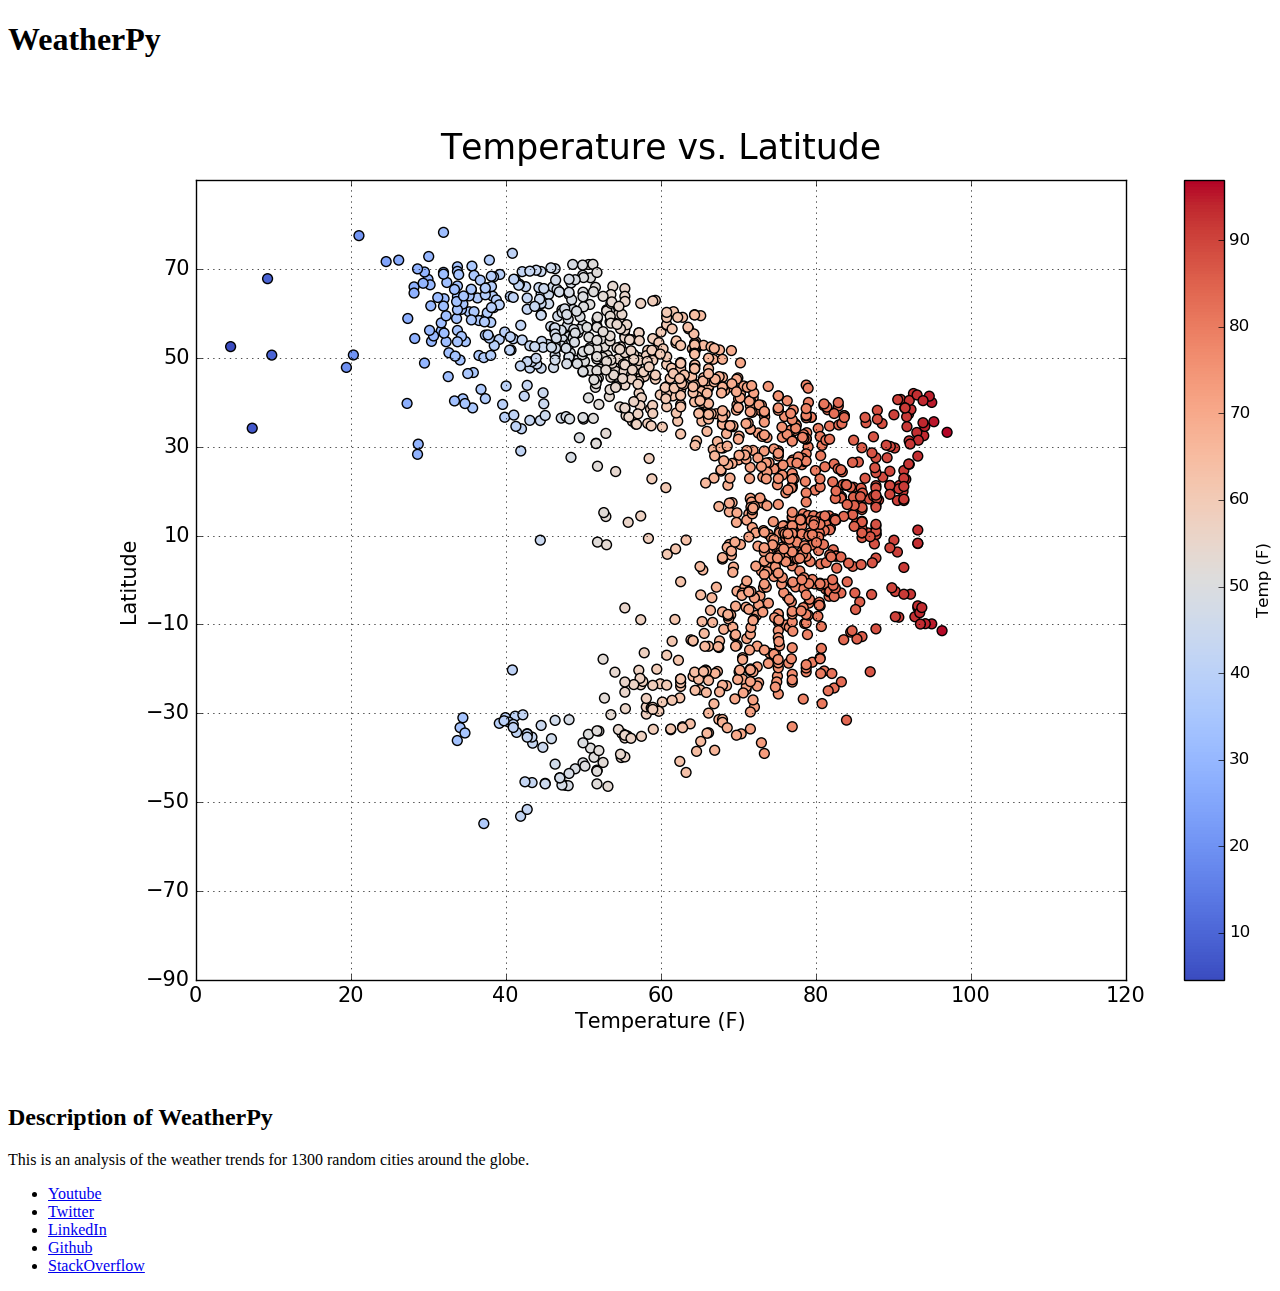
==== index.html @ 0fdf12f4 "First commit for webpage" ====
<!DOCTYPE html>
<html lang="en-us">
<head>
  <meta charset="UTF-8">
  <title>WeatherPy</title>
</head>

<body>
	<h1>WeatherPy</h1>
	<img src="Figures/Temp vs Lat.png" alt="Temperature vs Latitude"/>
	<br>
	<h2>Description of WeatherPy</h2>

	<p>
		This is an analysis of the weather trends for 1300 random cities around the globe.
	</p>

	<ul>
		<li><a href="https://www.youtube.com">Youtube</a></li>
		<li><a href="https://www.twitter.com">Twitter</a></li>
		<li><a href="https://www.linkedin.com">LinkedIn</a></li>
		<li><a href="https://www.github.com">Github</a></li>
		<li><a href="https://www.stackoverflow.com">StackOverflow</a></li>
	</ul>
</body>

</html>
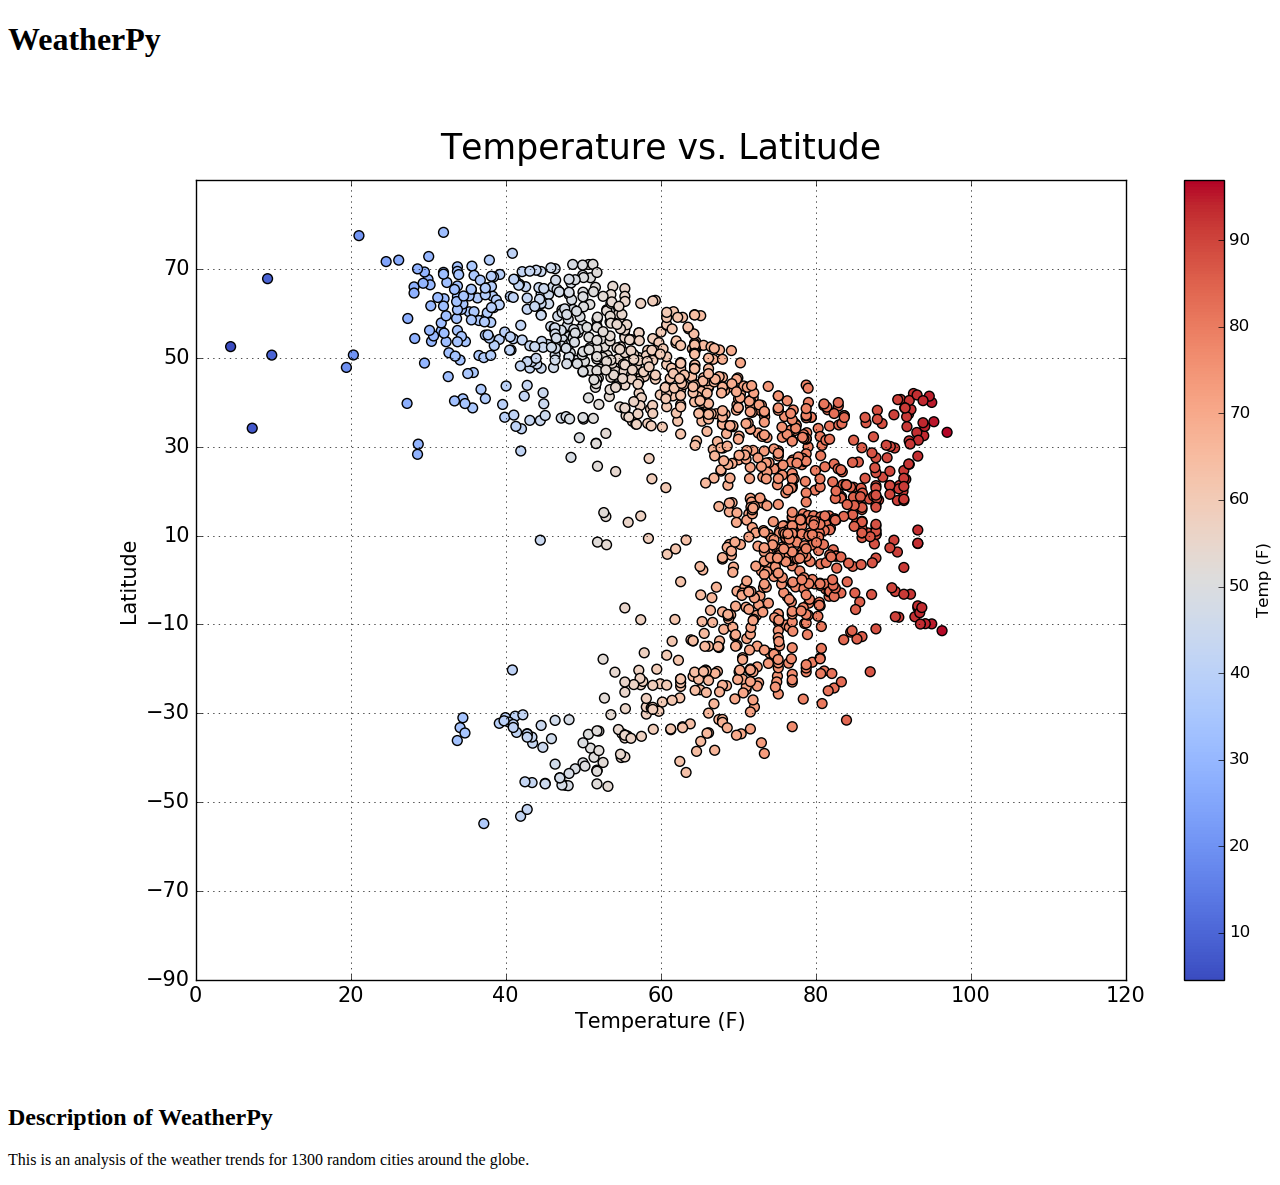
==== commit 41923af3: "Removed unnecessary html lines" ====
--- a/index.html
+++ b/index.html
@@ -15,13 +15,6 @@
 		This is an analysis of the weather trends for 1300 random cities around the globe.
 	</p>
 
-	<ul>
-		<li><a href="https://www.youtube.com">Youtube</a></li>
-		<li><a href="https://www.twitter.com">Twitter</a></li>
-		<li><a href="https://www.linkedin.com">LinkedIn</a></li>
-		<li><a href="https://www.github.com">Github</a></li>
-		<li><a href="https://www.stackoverflow.com">StackOverflow</a></li>
-	</ul>
 </body>
 
 </html>
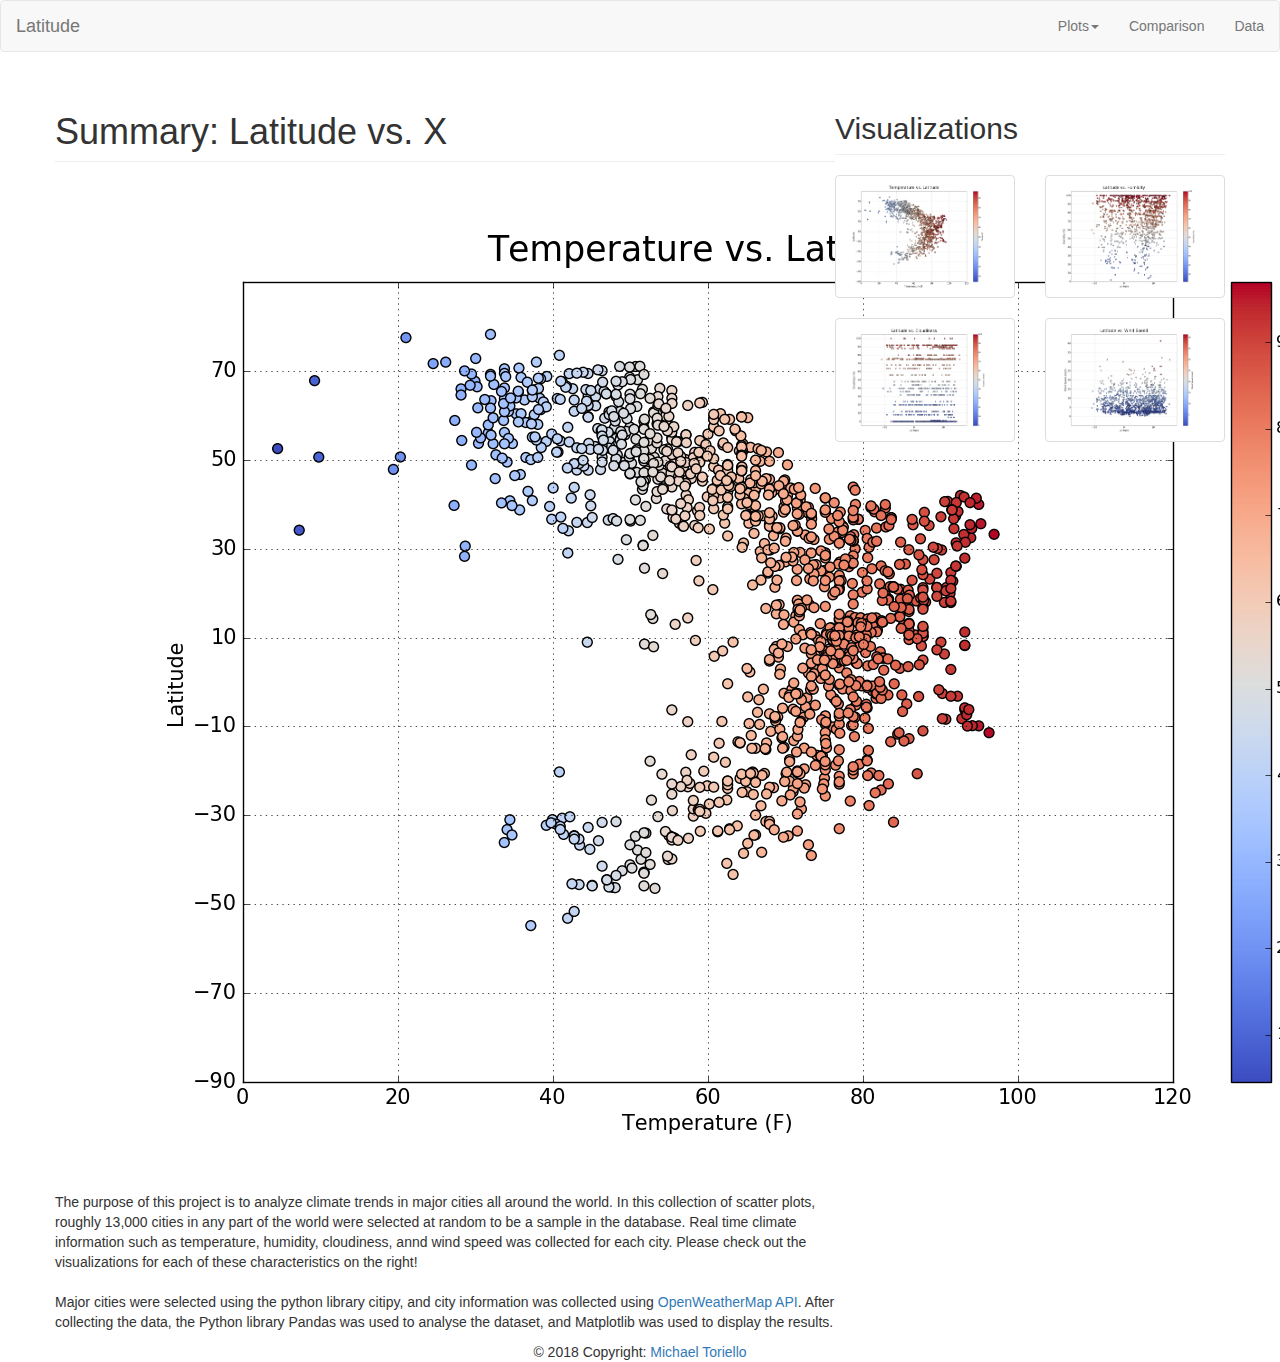
==== commit f641036f: "Updated landing page on index file." ====
--- a/index.html
+++ b/index.html
@@ -1,20 +1,91 @@
 <!DOCTYPE html>
-<html lang="en-us">
+<html lang="en">
 <head>
-  <meta charset="UTF-8">
   <title>WeatherPy</title>
+  <meta charset="utf-8">
+  <meta name="viewport" content="width=device-width, initial-scale=1">
+  <link rel="stylesheet" href="https://maxcdn.bootstrapcdn.com/bootstrap/3.3.7/css/bootstrap.min.css">
+  <link rel="stylesheet" href="./assets/mystyles.css">  
+  <script src="https://ajax.googleapis.com/ajax/libs/jquery/3.3.1/jquery.min.js"></script>
+  <script src="https://maxcdn.bootstrapcdn.com/bootstrap/3.3.7/js/bootstrap.min.js"></script>
 </head>
 
-<body>
-	<h1>WeatherPy</h1>
-	<img src="Figures/Temp vs Lat.png" alt="Temperature vs Latitude"/>
-	<br>
-	<h2>Description of WeatherPy</h2>
+<body class="main_body">
+  <nav class="navbar navbar-default">
+    <div class="container-fluid">
+      <div class="navbar-header">
+        <a class="navbar-brand" href="#">Latitude</a>
+      </div>
+      <ul class="nav navbar-nav navbar-right">
+        <li class="dropdown"><a class="dropdown-toggle" data-toggle="dropdown" href="#">Plots<span class="caret"></span></a>
+          <ul class="dropdown-menu">
+            <li><a href="#">Plot 1</a></li>
+            <li><a href="#">Plot 2</a></li>
+            <li><a href="#">Plot 3</a></li>
+            <li><a href="#">Plot 4</a></li>	
+          </ul>
+        </li>
+        <li><a herf="#">Comparison</a></li>
+        <li><a herf="#">Data</a></li>
+      </ul>
+    </div>
+  </nav>
 
-	<p>
-		This is an analysis of the weather trends for 1300 random cities around the globe.
-	</p>
+  <div class="container">
+  	<div class="row">
+
+      <!-- Column for Plot Summary -->
+      <div class="col-md-8">
+        <!-- Row for Header and summary-->
+        <div class="row plotSummary1">
+          <h1 class=" page-header titleColor">Summary: Latitude vs. X</h1>
+        <!-- Row for the content of summary -->
+          <p class="mainImage"><img src="./Figures/Temp vs Lat.png" ></p>
+          <p>The purpose of this project is to analyze climate trends in major cities all around the world. In this collection of scatter plots, roughly 13,000 cities in any part of the world were selected at random to be a sample in the database. Real time climate information such as temperature, humidity, cloudiness, annd wind speed was collected for each city. Please check out the visualizations for each of these characteristics on the right!<br><br>Major cities were selected using the python library citipy, and city information was collected using <a href="https://openweathermap.org/api">OpenWeatherMap API</a>. After collecting the data, the Python library Pandas was used to analyse the dataset, and Matplotlib was used to display the results.</p>
+        </div>
+      </div>
+
+      <!-- Column for Other Visualizations -->
+      <div class="col-md-4">
+        <!-- Row for Header and other plots-->
+        <div class="row plotSummary2">
+          <h2 class="page-header titleColor">Visualizations</h2>
+          <!-- Graphs in quadrants (Image locations subject to change)-->
+          <div class="row">
+            <div class="col-md-6">
+              <div class="thumbnail">
+                <img src="./Figures/Temp vs Lat.png">
+              </div>
+            </div>
+            <div class="col-md-6">
+              <div class="thumbnail">
+                <img src="./Figures/Lat vs Humidity.png">
+              </div>
+            </div>
+          </div>
+          <div class="row">
+            <div class="col-md-6">
+              <div class="thumbnail">
+                <img src="./Figures/Lat vs Cloudiness.png">
+              </div>
+            </div>
+            <div class="col-md-6">
+              <div class="thumbnail">
+                <img src="./Figures/Lat vs Wind Speed.png">
+              </div>
+            </div>
+          </div>
+        </div>
+      </div>
+    </div>
+  </div>
+
+  <footer class="page-footer font-small blue pt-4">
+    <div class="footer-copyright text-center py-3">© 2018 Copyright:
+      <a href="https://github.com/mtoriello0725"> Michael Toriello</a>
+    </div>    
+  </footer>
 
 </body>
 
-</html>
+</html>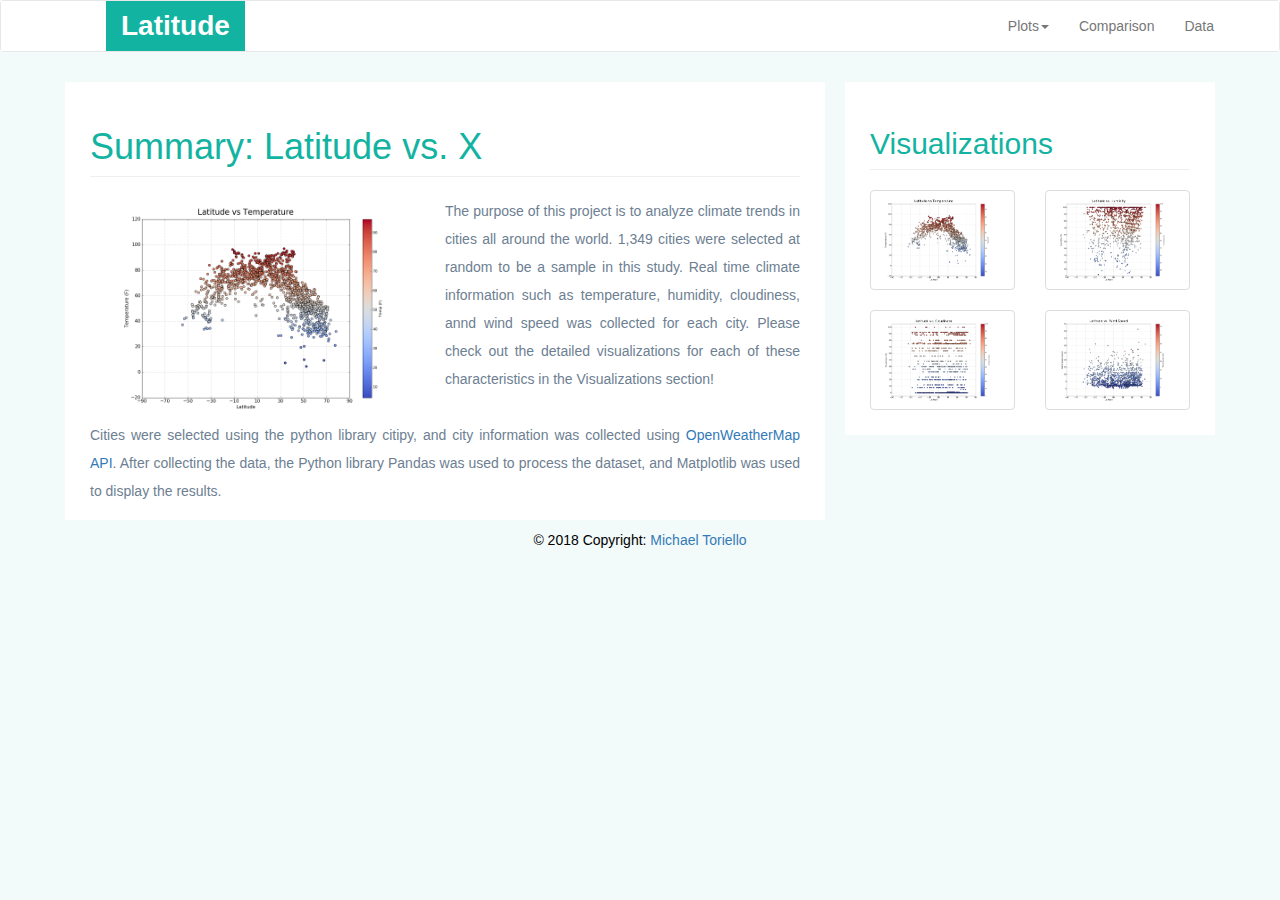
==== commit e4487a86: "Fixed description typos in the index page" ====
--- a/index.html
+++ b/index.html
@@ -14,19 +14,19 @@
   <nav class="navbar navbar-default">
     <div class="container-fluid">
       <div class="navbar-header">
-        <a class="navbar-brand" href="#">Latitude</a>
+        <a class="navbar-brand" href="./index.html">Latitude</a>
       </div>
       <ul class="nav navbar-nav navbar-right">
         <li class="dropdown"><a class="dropdown-toggle" data-toggle="dropdown" href="#">Plots<span class="caret"></span></a>
           <ul class="dropdown-menu">
-            <li><a href="#">Plot 1</a></li>
-            <li><a href="#">Plot 2</a></li>
-            <li><a href="#">Plot 3</a></li>
-            <li><a href="#">Plot 4</a></li>	
+            <li><a href="./temp.html">Temperature</a></li>
+            <li><a href="./humidity.html">Humidity</a></li>
+            <li><a href="./cloudiness.html">Cloudiness</a></li>
+            <li><a href="./wind_speed.html">Wind Speed</a></li>	
           </ul>
         </li>
-        <li><a herf="#">Comparison</a></li>
-        <li><a herf="#">Data</a></li>
+        <li><a href="./compare.html">Comparison</a></li>
+        <li><a href="./data.html">Data</a></li>
       </ul>
     </div>
   </nav>
@@ -40,8 +40,8 @@
         <div class="row plotSummary1">
           <h1 class=" page-header titleColor">Summary: Latitude vs. X</h1>
         <!-- Row for the content of summary -->
-          <p class="mainImage"><img src="./Figures/Temp vs Lat.png" ></p>
-          <p>The purpose of this project is to analyze climate trends in major cities all around the world. In this collection of scatter plots, roughly 13,000 cities in any part of the world were selected at random to be a sample in the database. Real time climate information such as temperature, humidity, cloudiness, annd wind speed was collected for each city. Please check out the visualizations for each of these characteristics on the right!<br><br>Major cities were selected using the python library citipy, and city information was collected using <a href="https://openweathermap.org/api">OpenWeatherMap API</a>. After collecting the data, the Python library Pandas was used to analyse the dataset, and Matplotlib was used to display the results.</p>
+          <p class="summaryImage"><img src="./Figures/Temp vs Lat.png" ></p>
+          <p>The purpose of this project is to analyze climate trends in cities all around the world. 1,349 cities were selected at random to be a sample in this study. Real time climate information such as temperature, humidity, cloudiness, annd wind speed was collected for each city. Please check out the detailed visualizations for each of these characteristics in the Visualizations section!<br><br>Cities were selected using the python library citipy, and city information was collected using <a href="https://openweathermap.org/api">OpenWeatherMap API</a>. After collecting the data, the Python library Pandas was used to process the dataset, and Matplotlib was used to display the results.</p>
         </div>
       </div>
 
@@ -52,26 +52,32 @@
           <h2 class="page-header titleColor">Visualizations</h2>
           <!-- Graphs in quadrants (Image locations subject to change)-->
           <div class="row">
-            <div class="col-md-6">
+            <div class="col-md-6 col-xs-3">
               <div class="thumbnail">
-                <img src="./Figures/Temp vs Lat.png">
+                <a href="./temp.html">
+                  <img src="./Figures/Temp vs Lat.png">
+                </a>
               </div>
             </div>
-            <div class="col-md-6">
+            <div class="col-md-6 col-xs-3">
               <div class="thumbnail">
-                <img src="./Figures/Lat vs Humidity.png">
+                <a href="./humidity.html">
+                  <img src="./Figures/Lat vs Humidity.png">
+                </a>
               </div>
             </div>
-          </div>
-          <div class="row">
-            <div class="col-md-6">
+            <div class="col-md-6 col-xs-3">
               <div class="thumbnail">
-                <img src="./Figures/Lat vs Cloudiness.png">
+                <a href="./cloudiness.html">
+                  <img src="./Figures/Lat vs Cloudiness.png">
+                </a>
               </div>
             </div>
-            <div class="col-md-6">
+            <div class="col-md-6 col-xs-3">
               <div class="thumbnail">
-                <img src="./Figures/Lat vs Wind Speed.png">
+                <a href="./wind_speed.html">
+                  <img src="./Figures/Lat vs Wind Speed.png">
+                </a>
               </div>
             </div>
           </div>
--- a/assets/mystyles.css
+++ b/assets/mystyles.css
@@ -0,0 +1,67 @@
+.main_body {
+	color: black;
+	background-color: #e0f2f163;
+}
+
+.container-fluid {
+	padding-left: 120px;
+	background-color: white;
+}
+
+.navbar-default .navbar-brand {
+	font-size: 28px;
+	color: white;
+	background-color: #13b3a2;
+	padding-left: 15px;
+	font-weight: bold;
+}
+
+.navbar-default .navbar-right {
+	padding-right: 50px;
+}
+
+.titleColor {
+	color: #13b3a2;
+}
+
+/* Body styling */
+
+.plotSummary1 {
+	background-color: white;
+	padding: 5px;
+	padding-left: 25px;
+	padding-right: 25px;
+	background-clip: padding-box;
+	border: 10px solid transparent;
+}
+
+.plotSummary2 {
+	background-color: white;
+	padding: 5px;
+	padding-left: 25px;
+	padding-right: 25px;
+	background-clip: padding-box;
+	border: 10px solid transparent;
+}
+
+.summaryImage img {
+	padding: 0 10px;
+	float: left;
+	width: 50%;
+	height: auto;
+}
+
+.mainImage img {
+	padding: 0 10px;
+	float: center;
+	width: 100%;
+	heigt: auto;
+}
+
+p {
+	font-family: 'Open Sans', Tahoma, sans-serif;
+	font-size: 1em;
+	line-height: 2;
+	color: #6d8092;
+	text-align: justify;
+}